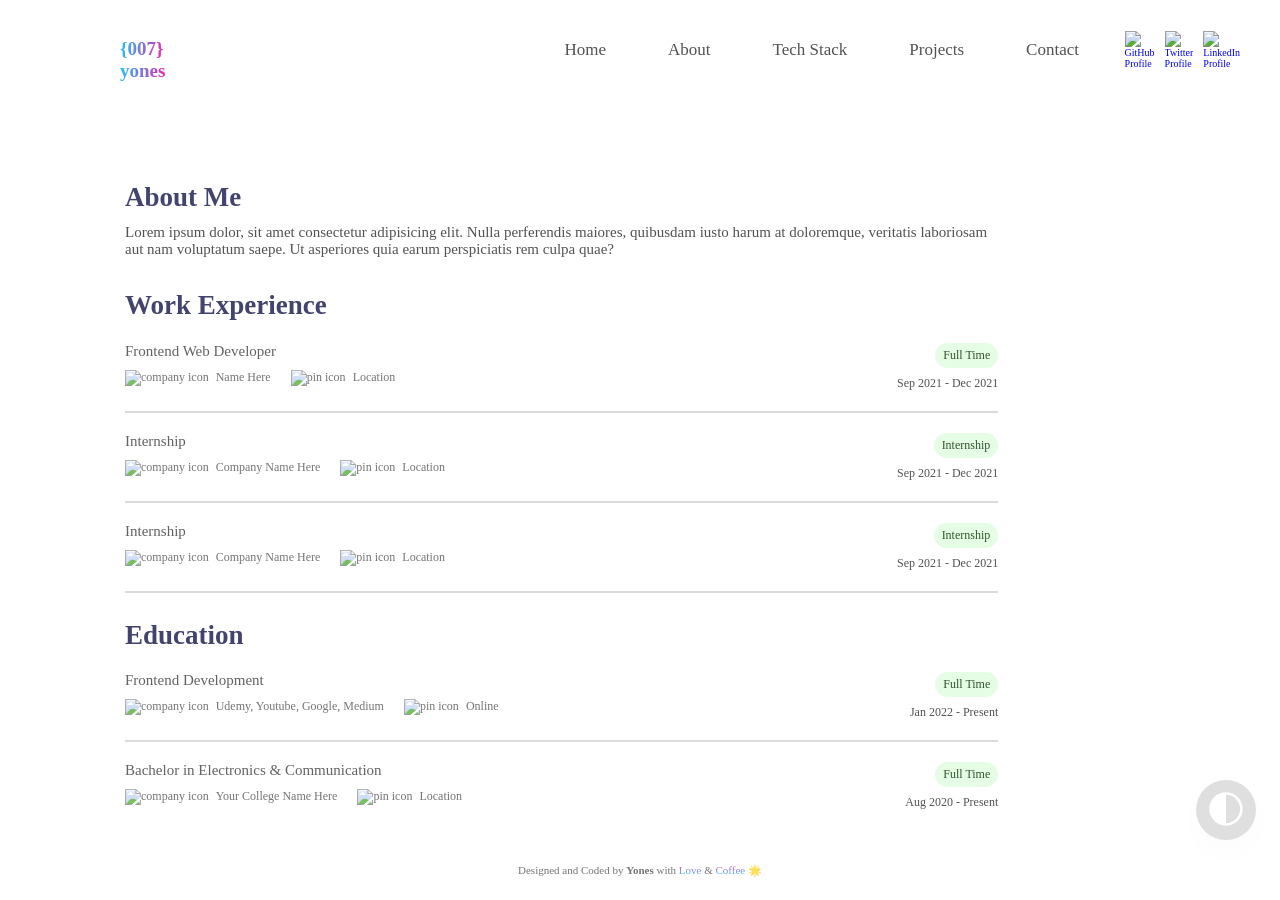
==== pages/about.html @ c44eb2a1 "Implement theme toggle functionality and update styles for dark mode; enhance accessibility with ari" ====
<!doctype html>
<html lang="en">
  <head>
    <meta charset="UTF-8" />
    <meta name="viewport" content="width=device-width, initial-scale=1.0" />
    <link rel="stylesheet" href="./../css/base.css" />
    <link rel="stylesheet" href="./../css/about.css" />
    <title>About</title>
    <link rel="icon" type="image/x-icon" href="./../assets/logo-icon.ico" />
  </head>
  <body>
    <header class="navbar">
      <div class="menu-top">
        <ul class="logo">
          <li>
            <a class="logo-top" href="../index.html">{007}</a>
          </li>
          <li>
            <a class="logo-btm" href="../index.html">yones</a>
          </li>
        </ul>

        <button
          class="hamburger"
          id="menu-button"
          aria-expanded="false"
          aria-controls="primary-navigation"
          aria-label="Toggle navigation"
        >
          <img src="../assets/hamburger.svg" alt="menu-icon" />
        </button>
      </div>

      <div class="menu-panel menu-hidden">
        <nav class="menu-mid">
          <a href="../index.html" class="links">Home </a>
          <a href="../pages/about.html" class="links">About</a>

          <a href="../pages/techstack.html" class="links">Tech Stack</a>

          <a href="../pages/projects.html" class="links">Projects</a>

          <a href="../pages/contact.html" class="links">Contact</a>
        </nav>

        <div class="menu-btm">
          <a
            href="https://github.com/yoneshussain"
            target="_blank"
            class="socialicons"
            ><img
              src="../assets/githubicon.png"
              style="height: 23px"
              alt="GitHub Profile"
              class="socials"
          /></a>

          <a href="https://x.com/login" target="_blank" class="socialicons"
            ><img
              src="../assets/twittericon.png"
              style="height: 23px"
              alt="Twitter Profile"
              class="socials"
          /></a>

          <a
            href="https://linkedin.com/in/yones-hussain-b9a265192"
            target="_blank"
            class="socialicons"
            ><img
              src="../assets/linkedinicon.png"
              style="height: 23px"
              alt="LinkedIn Profile"
              class="socials"
          /></a>
        </div>
      </div>
    </header>

    <section class="aboutme">
      <h1 class="aboutme-h">About Me</h1>
      <p class="aboutme-text">
        Lorem ipsum dolor, sit amet consectetur adipisicing elit. Nulla
        perferendis maiores, quibusdam iusto harum at doloremque, veritatis
        laboriosam aut nam voluptatum saepe. Ut asperiores quia earum
        perspiciatis rem culpa quae?
      </p>
    </section>
    <section class="workexp">
      <h1 class="workexp-heading">Work Experience</h1>
      <ul class="workexp-list">
        <li class="workexp-container">
          <div class="workexp-left">
            <h2 class="workexp-title">Frontend Web Developer</h2>
            <div class="workexp-info">
              <p class="icon-text">
                <img
                  src="./../assets/company-icon.svg"
                  alt="company icon"
                  class="workexp-icon workexp1-comp"
                />Name Here
              </p>
              <p class="icon-text icon-loc">
                <img
                  alt="pin icon"
                  src="./../assets/pin-icon.svg"
                  class="workexp-icon workexp-loc"
                />Location
              </p>
            </div>
          </div>

          <div class="workexp-right">
            <p class="tag-workexp">Full Time</p>
            <p class="date-workexp">Sep 2021 - Dec 2021</p>
          </div>
        </li>

        <li class="workexp-container">
          <div class="workexp-left">
            <h2 class="workexp-title">Internship</h2>
            <div class="workexp-info">
              <p class="icon-text">
                <img
                  src="./../assets/company-icon.svg"
                  alt="company icon"
                  class="workexp-icon workexp2-comp"
                />Company Name Here
              </p>
              <p class="icon-text icon-loc">
                <img
                  alt="pin icon"
                  src="./../assets/pin-icon.svg"
                  class="workexp-icon workexp-loc"
                />Location
              </p>
            </div>
          </div>

          <div class="workexp-right">
            <p class="tag-workexp">Internship</p>
            <p class="date-workexp">Sep 2021 - Dec 2021</p>
          </div>
        </li>

        <li class="workexp-container">
          <div class="workexp-left">
            <h2 class="workexp-title">Internship</h2>
            <div class="workexp-info">
              <p class="icon-text">
                <img
                  src="./../assets/company-icon.svg"
                  alt="company icon"
                  class="workexp-icon workexp3-comp"
                />Company Name Here
              </p>
              <p class="icon-text icon-loc">
                <img
                  alt="pin icon"
                  src="./../assets/pin-icon.svg"
                  class="workexp-icon workexp-loc"
                />Location
              </p>
            </div>
          </div>

          <div class="workexp-right">
            <p class="tag-workexp">Internship</p>
            <p class="date-workexp">Sep 2021 - Dec 2021</p>
          </div>
        </li>
      </ul>
    </section>

    <section class="edu">
      <h1 class="edu-heading">Education</h1>
      <ul class="edu-list">
        <li class="edu-container">
          <div class="edu-left">
            <h2 class="edu-title">Frontend Development</h2>
            <div class="edu-info">
              <p class="icon-text">
                <img
                  src="./../assets/company-icon.svg"
                  alt="company icon"
                  class="edu-icon edu-comp"
                />Udemy, Youtube, Google, Medium
              </p>
              <p class="icon-text">
                <img
                  alt="pin icon"
                  src="./../assets/pin-icon.svg"
                  class="edu-icon edu-loc"
                />Online
              </p>
            </div>
          </div>

          <div class="edu-right">
            <p class="tag-edu">Full Time</p>
            <p class="date-edu">Jan 2022 - Present</p>
          </div>
        </li>

        <li class="edu-container2">
          <div class="edu-left">
            <h2 class="edu-title">Bachelor in Electronics & Communication</h2>
            <div class="edu-info">
              <p class="icon-text">
                <img
                  src="./../assets/company-icon.svg"
                  alt="company icon"
                  class="edu-icon edu-comp"
                />Your College Name Here
              </p>
              <p class="icon-text">
                <img
                  alt="pin icon"
                  src="./../assets/pin-icon.svg"
                  class="edu-icon edu-loc"
                />Location
              </p>
            </div>
          </div>

          <div class="edu-right">
            <p class="tag-edu">Full Time</p>
            <p class="date-edu">Aug 2020 - Present</p>
          </div>
        </li>
      </ul>
    </section>

    <button
      class="theme-toggle theme-toggle-inactive"
      aria-label="Switch to dark mode"
    >
      <img src="../assets/theme.svg" alt="theme toggler icon" />
    </button>

    <footer class="footer">
      <p>
        Designed and Coded by <span class="footer-name">Yones</span> with
        <span class="footer-grad">Love</span> &
        <span class="footer-grad"> Coffee</span> 🌟
      </p>
    </footer>
  </body>

  <script src="../js/menu.js"></script>
    <script src="../js/theme.js"></script>
</html>
---- css/base.css ----
:root {
    --black: #42446E;
    --blue: #00C0FD;
    --pink: #E70FAA;
    --gray: #525252;
    --menu-bg: #ffffff;
    --menu-shadow: 0 12px 30px rgba(0, 0, 0, 0.12);
    --theme-btn: #2e2c2c;
}

:root.dark {

    --menu-bg: #191919;
    --menu-shadow: 0 12px 30px rgba(0, 0, 0, 0.35);

    --theme-btn: #ded7d7;

    body {
        background-color: #191919;
    }

    .navbar {
        background-color: #191919;
    }


    --black: #D9D9D9;
    --gray: #A7A7A7;


    .menu-top {
        .hamburger {
            filter: invert(100%);
                }
    }

    .main-text {
        text-shadow: none;
    }

    .portrait {
        box-shadow: none;
    }

    .theme-toggle img {
    filter: invert(80%);
}
}


@font-face {
    font-family: FiraCode;
    src: url(../assets/FiraCode-VariableFont_wght.ttf);
}

@font-face {
    font-family: DMSans;
    src: url(../assets/DMSans-VariableFont_opsz\,wght.ttf);
}

@font-face {
    font-family: Poppins;
    src: url(../assets/Poppins-Bold.ttf);
}

@font-face {
    font-family: Poppins-light;
    src: url(../assets/Poppins-Light.ttf);
}

* {
    margin: 0;
    padding: 0;
    box-sizing: border-box;
    list-style-type: none;
    text-decoration: none;
}

html {
    font-size: 62.5%;
}

body {
    display: grid;
    grid-template-columns: 1fr;
    grid-template-rows: auto 1fr auto;
    min-height: 100vh;
    width: 100%;
    grid-template-areas:
        "navbar"
        "home-info"
        "footer";
    gap: 20px;
}

/* navigation bar */

.navbar {
    grid-area: navbar;
    display: flex;
    flex-direction: column;
    align-items: center;
    position: sticky;
    top: 0;
    z-index: 100;

}

/* logo */

.menu-top {
    display: flex;
    width: 100%;
    align-items: center;
    justify-content: space-between;

    .logo {
        opacity: 0.9;
        padding: 20px 0px 0px 20px;
    }


    .logo a {
        font-size: 1.9rem;
        font-family: FiraCode;
        font-weight: 700;
        background-image: linear-gradient(280deg, var(--pink), var(--blue));
        background-clip: text;
        color: transparent;
    }

    /* hamburger */

    .hamburger {
        border: none;
        background-color: transparent;
        padding: 15px 20px;
        margin-top: 20px;

    }



    .hamburger img {
        height: 25px;
        width: 25px;
        transition:
            box-shadow 200ms ease-out;

    }

    .hamburger:hover img {
        box-shadow: 0 2px 25px rgba(179, 179, 179, 0.267);
        border-radius: 5px;
    }

}

.menu-panel {
    display: flex;
    flex-direction: column;
    justify-content: center;
    align-items: center;
    gap: 20px;
    position: absolute;
    top: 100%;
    left: 5%;
    right: 5%;
    border: 1px solid rgb(218, 216, 216);


    .menu-mid {
        display: flex;
        flex-direction: column;
        gap: 10px;
        align-items: center;
        justify-content: center;

        .links {
            font-size: 1.5rem;
            font-family: DMSans;
            color: var(--gray);
            font-weight: 600;
            padding: 10px;
            border: 0.5px solid rgba(128, 128, 128, 0);
            border-radius: 14px;
            transition: border, 300ms;
        }

        .links:hover {
            border: 0.5px solid gray;
            border-radius: 14px;

        }
    }

    .menu-btm {
        display: flex;
        justify-content: space-evenly;
        width: 100%;
        max-width: 400px;
        gap: 40px;
    }
}


/* Home Information / Main content */

.home-info {
    grid-area: home-info;
    margin: 20px 0px 0px 20px;
    display: flex;
    flex-direction: column;
    justify-content: center;
}

.home-text {
    display: flex;
    flex-direction: column;
    margin-bottom: 20px;
}

.main-text {
    font-size: 2.5rem;
    font-family: Poppins;
    color: var(--black);
    text-shadow: 0px 0px 90px #ccc;
    line-height: 3rem;
}

.text-name {
    background-image: linear-gradient(179deg, var(--blue), var(--pink));
    background-clip: text;
    color: transparent;
}


.portrait {
    width: 50%;
    max-width: 26rem;
    border: 0px double black;
    padding: 0.4rem;
    border-radius: 300px;
    background-image: linear-gradient(160deg, #13B0F5, #E70FAA);
    background-origin: border-box;
    background-clip: padding-box, border-box;
    box-shadow: 0px 0px 30px #a7a7a7;
}

/* THEME BUTTON */

.theme-toggle {
    width: 60px;
    height: 60px;
    margin-bottom: 30px;
    background-color: var(--theme-btn);
    border: none;
    padding: 0px;
    position: fixed;
    bottom: 30px;
    right: 24px;
    z-index: 1000;
    border-radius: 50px;
    box-shadow: var(--menu-shadow);
    opacity: 1;
    transition: opacity 500ms ease, transform 500ms ease;
    transform: rotate(0turn);
    cursor: pointer;
}

.theme-toggle:hover {
    transform: rotate(0.5turn);
}

.theme-toggle:focus-visible {
    opacity: 1;
}

.theme-toggle-inactive {
    opacity: 0.15;
}

.theme-toggle img {
    height: 40px;
}

/* FOOTER */

.footer {
    display: flex;
    justify-content: center;
    margin-top: auto;
    font-size: 1.1rem;
    font-family: DMSans;
    padding-bottom: 23px;
    color: var(--gray);
    opacity: 0.8;
    text-align: center;

    .footer-name {
        font-weight: 900;
    }

    .footer-grad {
        background-image: linear-gradient(180deg, var(--pink), var(--blue));
        background-clip: text;
        color: transparent;
    }
}

/* MEDIA QUERIES */



@media (min-width: 700px) {

    .home-info {
        flex-direction: row;
        align-items: end;
        justify-content: space-evenly;
        padding-bottom: 100px;
    }


    .main-text {
        font-size: 3rem;
        padding-right: 180px;
        letter-spacing: -1px;
        line-height: 4rem;
    }

    .portrait {
        width: 29%;
        height: auto;
        max-width: 25rem;
    }

}


@media (max-width: 999px) {

    .home-info {
        flex-direction: row;
        align-items: end;
        justify-content: space-evenly;
        padding-bottom: 240px;
    }

    .portrait {
        max-width: 20rem;
    }


    .hamburger {
        padding-top: 20px;
    }

    .menu-top {
        box-shadow: var(--menu-shadow);
        border-bottom-left-radius: 16px;
        border-bottom-right-radius: 16px;
        padding-bottom: 20px;
        background-color: var(--menu-bg);


        width: 90%;
    }

    .menu-panel {
        background-color: var(--menu-bg);
        border-radius: 16px;
        box-shadow: var(--menu-shadow);
        padding: 20px;
        margin-top: 25px;
        opacity: 1;
        transform: translateY(0);
        transition: opacity 300ms ease, visibility 300ms, transform 300ms ease;

        .links {
            padding: 10px;
        }
    }

    .menu-hidden {
        opacity: 0;
        transform: translateY(-15px);
        visibility: hidden;
    }
}


@media (min-width: 1000px) {

    body {
        grid-template-rows: 140px auto auto;
    }

    .navbar {
        flex-direction: row;
        justify-content: space-between;
        background-color: var(--menu-bg);
    }

    .menu-top {
        width: auto;
        margin-left: 40px;

    }

    .hamburger {
        display: none;
    }

    .menu-panel {
        flex-direction: row;
        position: static;
        background-color: transparent;
        box-shadow: none;
        border: none;
    }

    .menu-panel .menu-mid {

        flex-direction: row;
        margin-left: auto;
        gap: 40px;
        padding-right: 130px;


        .links {
            font-size: 1.7rem;
            font-weight: 500;
        }
    }

    .menu-panel .menu-btm {
        justify-content: flex-end;
        width: 0;
        gap: 10px;
        margin-right: 40px;
    }

    .main-text {
        font-size: 4rem;
        line-height: 5rem;
    }
}


@media (prefers-reduced-motion: reduce) {
    .menu-panel {
        transition: none;
    }

    .theme-toggle {
        transition: none;
    }
}




/* JS TINGS */
---- css/about.css ----
@font-face {
    font-family: FiraCode;
    src: url(../assets/FiraCode-VariableFont_wght.ttf);
}

@font-face {
    font-family: DMSans;
    src: url(../assets/DMSans-VariableFont_opsz\,wght.ttf);
}

@font-face {
    font-family: Poppins;
    src: url(../assets/Poppins-Bold.ttf);
}

@font-face {
    font-family: Poppins-light;
    src: url(../assets/Poppins-Light.ttf);
}

* {
    margin: 0;
    padding: 0;
    box-sizing: border-box;
    list-style-type: none;
    text-decoration: none;

    & img {
        height: 25px;
    }
}

html {
    font-size: 62.5%;
}

body {
    display: grid;
    grid-template-columns: 1fr;
    grid-template-rows: 89px auto auto auto auto;
    min-height: 100vh;
    grid-template-areas:
        "navbar"
        "aboutme"
        "workexp"
        "edu"
        "footer";

    gap: 0px
}


/* PAGE CONTENT */
/* ABOUT ME */

.aboutme {
    grid-area: aboutme;
    display: flex;
    flex-direction: column;
    margin: 0px 20px;
    justify-content: center;
    padding-top: 50px;
    height: 100%;
    gap: 11px;

    & .aboutme-h {
        font-family: Poppins;
        font-size: 1.7rem;
        color: var(--black);
    }

    & .aboutme-text {
        font-size: 1.2rem;
        color: var(--gray);
        font-family: DMSans;
    }
}

/* WORK EXPERIENCE */

.workexp {
    grid-area: workexp;
    margin: 30px 20px;

    & .workexp-list {
        display: flex;
        flex-direction: column;
        justify-content: center;
        height: 83%;
    }

    & .workexp-container {
        display: flex;
        justify-content: space-between;
        border-bottom: 2px solid rgba(184, 184, 184, 0.5);
        padding: 20px 0px;
    }

    & .workexp-heading {
        font-size: 1.7rem;
        font-family: Poppins;
        color: var(--black);
        padding-bottom: 8px;
    }

    & .workexp-title {
        font-family: DMSans;
        font-size: 1.5rem;
        font-weight: 500;
        color: var(--gray);
        padding-bottom: 10px;
        opacity: 0.9;
    }

    & .workexp-icon {
        height: 1.3rem;
        padding-right: 7px;
    }

    & .icon-text {
        font-size: 1.2rem;
        color: var(--gray);
        font-family: DMSans;
        opacity: 0.8;
    }

    & .workexp-right {
        width: 32%;
        display: flex;
        flex-direction: column;
    }

    & .tag-workexp {
        font-size: 1.2rem;
        font-family: DMSans;
        align-self: flex-end;
        text-align: center;
        background-color: #E5FDE4;
        color: #305530;
        border-radius: 16px;
        padding: 5px 8px;
    }

    & .date-workexp {
        font-size: 1.2rem;
        font-family: DMSans;
        padding-top: 8px;
        color: var(--gray);
        align-self: flex-end;
        white-space: nowrap;
    }

}

/* EDUCATION */

.edu {
    grid-area: edu;
    margin: 0px 20px;

    & .edu-list {
        display: flex;
        flex-direction: column;
        justify-content: center;
        height: 73%;
    }

    & .edu-container {
        margin-top: 10px;
        display: flex;
        justify-content: space-between;
        border-bottom: 2px solid rgba(184, 184, 184, 0.5);
        padding: 20px 0px;
    }

    & .edu-container2 {
        display: flex;
        justify-content: space-between;
        padding: 20px 0px;
    }

    & .edu-heading {
        font-size: 1.7rem;
        font-family: Poppins;
        color: var(--black);
        padding-bottom: 4px;
    }

    & .edu-title {
        font-family: DMSans;
        font-size: 1.5rem;
        font-weight: 500;
        color: var(--gray);
        padding-bottom: 10px;
        opacity: 0.9;
    }

    & .edu-icon {
        height: 1.3rem;
        padding-right: 7px;
    }

    & .icon-text {
        font-size: 1.2rem;
        color: var(--gray);
        font-family: DMSans;
        opacity: 0.8;
    }

    & .edu-right {
        width: 32%;
        display: flex;
        flex-direction: column;
    }

    & .tag-edu {
        font-size: 1.2rem;
        font-family: DMSans;
        align-self: flex-end;
        text-align: center;
        background-color: #E5FDE4;
        color: #305530;
        border-radius: 16px;
        padding: 5px 8px;
    }

    & .date-edu {
        font-size: 1.2rem;
        font-family: DMSans;
        padding-top: 8px;
        color: var(--gray);
        align-self: flex-end;
        white-space: nowrap;
    }

}



/* FOOTER */

.footer {
    display: flex;
    justify-content: center;
    margin-top: auto;
    font-size: 1.1rem;
    font-family: DMSans;
    padding-bottom: 23px;
    color: var(--gray);
    opacity: 0.8;

    & .footer-name {
        font-weight: 900;
    }

    & .footer-grad {
        background-image: linear-gradient(180deg, var(--pink), var(--blue));
        background-clip: text;
        color: transparent;
    }
}


/* MEDIA QUERIES */


@media (max-width: 310px) {

    .workexp {
        & .date-workexp {
            white-space: normal;
        }
    }

    .edu {
        & .date-edu {
            white-space: normal;
        }

    }
}

@media (max-width: 999px) {



}



@media (min-width: 1000px) {

    body {
        grid-template-columns: 125px 1fr 1fr 1.1fr 1fr;
        grid-template-rows: 100px 150px auto auto auto;
        row-gap: 20px;
    }

    .navbar {
        flex-direction: row;
        justify-content: space-between;
        grid-column: 1/-1;
    }

    .menu-top {
        width: 0%;
        margin-left: 100px;
    }

    .hamburger {
        display: none;
    }

    .menu-mid {

        flex-direction: row;
        margin-left: auto;
        gap: 50px;
        padding-right: 130px;


    }

    .menu-btm {
        justify-content: flex-end;
        width: 0;
        gap: 10px;
        margin-right: 120px;
    }

    .aboutme {
        grid-column: 2 / 5;
        margin: 0;

        & .aboutme-h {
            font-size: 2.7rem;
        }

        & .aboutme-text {
            font-size: 1.5rem;
        }
    }

    .workexp {
        grid-column: 2/5;

        margin: 0;

        & .workexp-heading {
            font-size: 2.7rem;
        }

        & .workexp-info {
            display: flex;
            flex-direction: row;
            gap: 20px;
            align-content: center;
        }
    }

    .edu {
        grid-column: 2/5;

        margin: 0;

        & .edu-heading {
            font-size: 2.7rem;
        }

        & .edu-info {
            display: flex;
            flex-direction: row;
            gap: 20px;
            align-content: center;
        }
    }

    .footer {
        grid-column: 1 / -1;
    }

}

@media (prefers-color-scheme: dark) {

    .workexp-icon {
        filter: invert(100%) sepia(10%) saturate(294%) hue-rotate(151deg) brightness(315%) contrast(100%);
    }

    .edu-icon {
        filter: invert(100%) sepia(10%) saturate(294%) hue-rotate(151deg) brightness(315%) contrast(100%);
    }
}
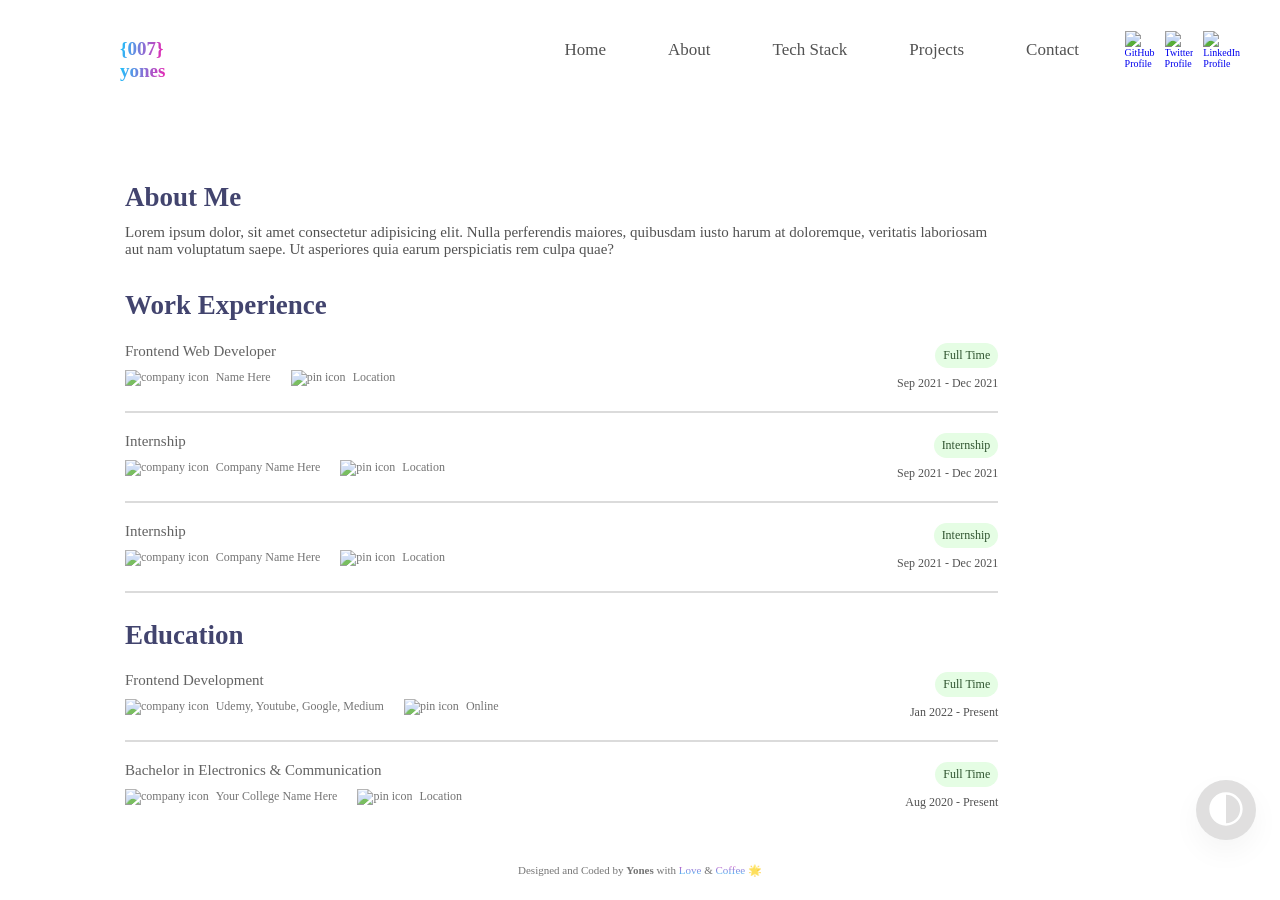
==== commit 35c31c99: "Enhance theme functionality by adding dark mode support across multiple pages; update CSS for improv" ====
--- a/pages/about.html
+++ b/pages/about.html
@@ -3,6 +3,13 @@
   <head>
     <meta charset="UTF-8" />
     <meta name="viewport" content="width=device-width, initial-scale=1.0" />
+    <script>
+      const savedTheme = localStorage.getItem("theme");
+
+      if (savedTheme === '"dark"') {
+        document.documentElement.classList.add("dark");
+      }
+    </script>
     <link rel="stylesheet" href="./../css/base.css" />
     <link rel="stylesheet" href="./../css/about.css" />
     <title>About</title>
@@ -248,5 +255,5 @@
   </body>
 
   <script src="../js/menu.js"></script>
-    <script src="../js/theme.js"></script>
+  <script src="../js/theme.js"></script>
 </html>
--- a/css/base.css
+++ b/css/base.css
@@ -4,47 +4,29 @@
     --pink: #E70FAA;
     --gray: #525252;
     --menu-bg: #ffffff;
-    --menu-shadow: 0 12px 30px rgba(0, 0, 0, 0.12);
+    --menu-shadow: 0 12px 30px rgba(0, 0, 0, 0.288);
     --theme-btn: #2e2c2c;
+
 }
 
 :root.dark {
 
     --menu-bg: #191919;
-    --menu-shadow: 0 12px 30px rgba(0, 0, 0, 0.35);
-
+    --menu-shadow: 0 12px 30px rgba(0, 0, 0, 0.769);
     --theme-btn: #ded7d7;
-
-    body {
-        background-color: #191919;
-    }
-
-    .navbar {
-        background-color: #191919;
-    }
-
-
     --black: #D9D9D9;
     --gray: #A7A7A7;
 
 
     .menu-top {
-        .hamburger {
-            filter: invert(100%);
-                }
-    }
-
-    .main-text {
-        text-shadow: none;
-    }
-
-    .portrait {
-        box-shadow: none;
+        .hamburger img {
+            filter: invert(50%);
+        }
     }
 
     .theme-toggle img {
-    filter: invert(80%);
-}
+        filter: invert(80%);
+    }
 }
 
 
@@ -91,6 +73,8 @@
         "home-info"
         "footer";
     gap: 20px;
+    background-color: var(--menu-bg);
+    transition: background-color 400ms ease;
 }
 
 /* navigation bar */
@@ -100,9 +84,11 @@
     display: flex;
     flex-direction: column;
     align-items: center;
+    background-color: var(--menu-bg);
     position: sticky;
     top: 0;
     z-index: 100;
+    transition: background-color 400ms ease;
 
 }
 
@@ -136,7 +122,7 @@
         background-color: transparent;
         padding: 15px 20px;
         margin-top: 20px;
-
+        cursor: pointer;
     }
 
 
@@ -144,14 +130,7 @@
     .hamburger img {
         height: 25px;
         width: 25px;
-        transition:
-            box-shadow 200ms ease-out;
-
-    }
-
-    .hamburger:hover img {
-        box-shadow: 0 2px 25px rgba(179, 179, 179, 0.267);
-        border-radius: 5px;
+        transition: filter 400ms ease;
     }
 
 }
@@ -166,7 +145,8 @@
     top: 100%;
     left: 5%;
     right: 5%;
-    border: 1px solid rgb(218, 216, 216);
+    border: 1px solid rgba(218, 216, 216, 0.383);
+    transition: background-color 400ms ease, border 300ms ease;
 
 
     .menu-mid {
@@ -184,7 +164,7 @@
             padding: 10px;
             border: 0.5px solid rgba(128, 128, 128, 0);
             border-radius: 14px;
-            transition: border, 300ms;
+            transition: border, 300ms ease;
         }
 
         .links:hover {
@@ -224,8 +204,9 @@
     font-size: 2.5rem;
     font-family: Poppins;
     color: var(--black);
-    text-shadow: 0px 0px 90px #ccc;
+    text-shadow: var(--menu-shadow);
     line-height: 3rem;
+    transition: color 300ms ease;
 }
 
 .text-name {
@@ -244,7 +225,8 @@
     background-image: linear-gradient(160deg, #13B0F5, #E70FAA);
     background-origin: border-box;
     background-clip: padding-box, border-box;
-    box-shadow: 0px 0px 30px #a7a7a7;
+    box-shadow: var(--menu-shadow);
+    transition: box-shadow 300ms ease;
 }
 
 /* THEME BUTTON */
@@ -263,7 +245,7 @@
     border-radius: 50px;
     box-shadow: var(--menu-shadow);
     opacity: 1;
-    transition: opacity 500ms ease, transform 500ms ease;
+    transition: opacity 500ms ease, transform 500ms ease, background-color 400ms ease, box-shadow 300ms ease;
     transform: rotate(0turn);
     cursor: pointer;
 }
@@ -282,6 +264,7 @@
 
 .theme-toggle img {
     height: 40px;
+    transition: filter 400ms ease;
 }
 
 /* FOOTER */
@@ -361,10 +344,8 @@
         border-bottom-left-radius: 16px;
         border-bottom-right-radius: 16px;
         padding-bottom: 20px;
-        background-color: var(--menu-bg);
-
-
         width: 90%;
+        transition: box-shadow 300ms ease;
     }
 
     .menu-panel {
@@ -375,7 +356,7 @@
         margin-top: 25px;
         opacity: 1;
         transform: translateY(0);
-        transition: opacity 300ms ease, visibility 300ms, transform 300ms ease;
+        transition: opacity 300ms ease, visibility 300ms, transform 300ms ease, background-color 400ms ease, box-shadow 300ms ease;
 
         .links {
             padding: 10px;
@@ -399,13 +380,11 @@
     .navbar {
         flex-direction: row;
         justify-content: space-between;
-        background-color: var(--menu-bg);
     }
 
     .menu-top {
         width: auto;
         margin-left: 40px;
-
     }
 
     .hamburger {
@@ -449,10 +428,11 @@
 
 
 @media (prefers-reduced-motion: reduce) {
-    .menu-panel {
-        transition: none;
-    }
-
+
+    body,
+    .navbar,
+    .menu-top,
+    .menu-panel,
     .theme-toggle {
         transition: none;
     }
@@ -460,5 +440,4 @@
 
 
 
-
 /* JS TINGS */
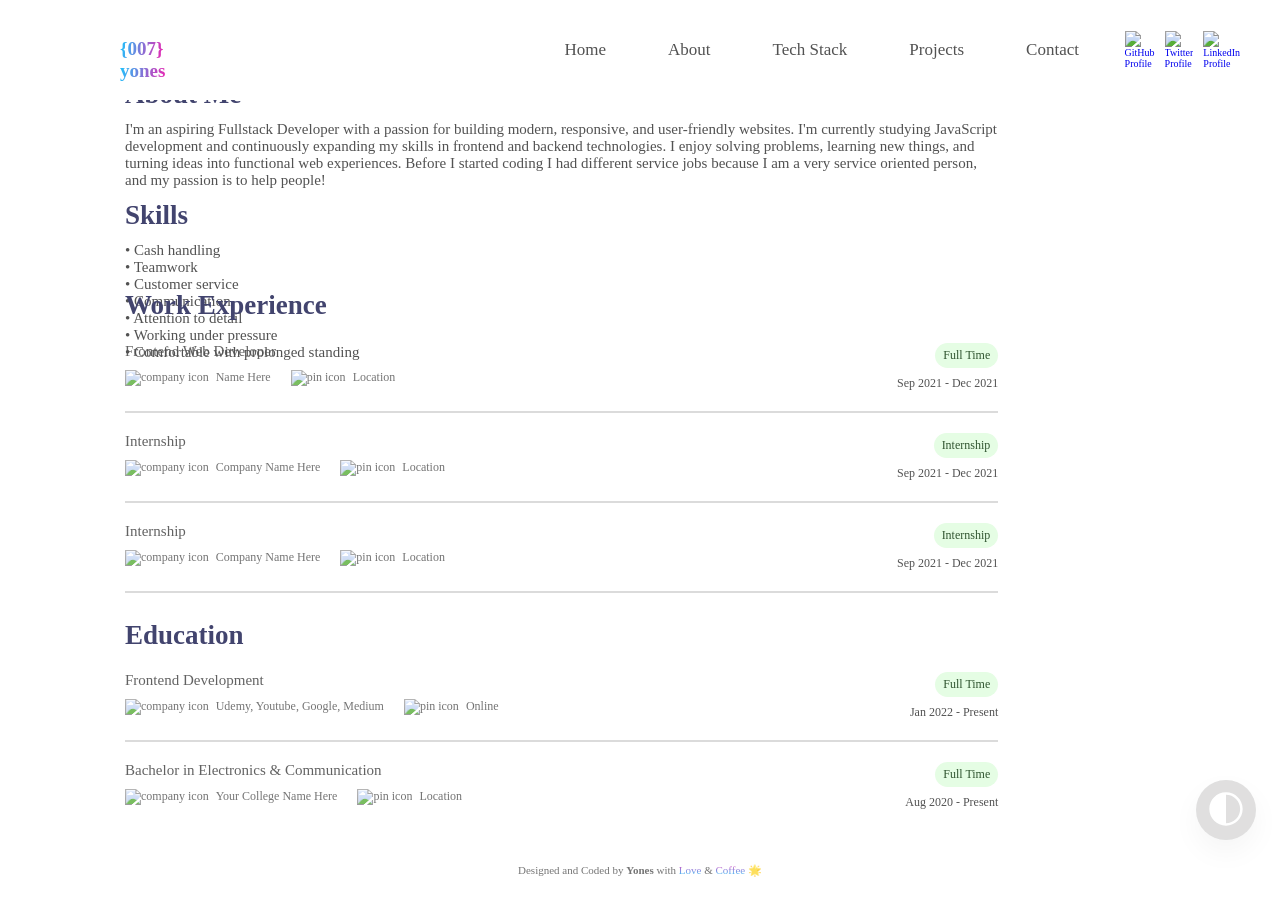
==== commit 827b145f: "Add CV functionality and update about section; enhance dark mode styles and improve layout across mu" ====
--- a/pages/about.html
+++ b/pages/about.html
@@ -87,11 +87,15 @@
     <section class="aboutme">
       <h1 class="aboutme-h">About Me</h1>
       <p class="aboutme-text">
-        Lorem ipsum dolor, sit amet consectetur adipisicing elit. Nulla
-        perferendis maiores, quibusdam iusto harum at doloremque, veritatis
-        laboriosam aut nam voluptatum saepe. Ut asperiores quia earum
-        perspiciatis rem culpa quae?
+        I'm an aspiring Fullstack Developer with a passion for building modern,
+        responsive, and user-friendly websites. I'm currently studying
+        JavaScript development and continuously expanding my skills in frontend
+        and backend technologies. I enjoy solving problems, learning new things,
+        and turning ideas into functional web experiences. Before I started
+        coding I had different service jobs because I am a very service oriented
+        person, and my passion is to help people!
       </p>
+      <h2 class="skills-h aboutme-h">Skills</h2>
     </section>
     <section class="workexp">
       <h1 class="workexp-heading">Work Experience</h1>
@@ -256,4 +260,6 @@
 
   <script src="../js/menu.js"></script>
   <script src="../js/theme.js"></script>
+  <script src="../js/cv.js"></script>
+  <script src="../js/projects.js"></script>
 </html>
--- a/css/base.css
+++ b/css/base.css
@@ -89,6 +89,7 @@
     top: 0;
     z-index: 100;
     transition: background-color 400ms ease;
+    height: 10rem;
 
 }
 
--- a/css/about.css
+++ b/css/about.css
@@ -1,3 +1,12 @@
+:root.dark {
+    .workexp-icon {
+        filter: invert(100%) sepia(10%) saturate(294%) hue-rotate(151deg) brightness(315%) contrast(100%);
+    }
+
+    .edu-icon {
+        filter: invert(100%) sepia(10%) saturate(294%) hue-rotate(151deg) brightness(315%) contrast(100%);
+    }
+}
 
 
 @font-face {
@@ -282,11 +291,7 @@
     }
 }
 
-@media (max-width: 999px) {
-
-
-
-}
+@media (max-width: 999px) {}
 
 
 
@@ -381,15 +386,4 @@
         grid-column: 1 / -1;
     }
 
-}
-
-@media (prefers-color-scheme: dark) {
-
-    .workexp-icon {
-        filter: invert(100%) sepia(10%) saturate(294%) hue-rotate(151deg) brightness(315%) contrast(100%);
-    }
-
-    .edu-icon {
-        filter: invert(100%) sepia(10%) saturate(294%) hue-rotate(151deg) brightness(315%) contrast(100%);
-    }
 }
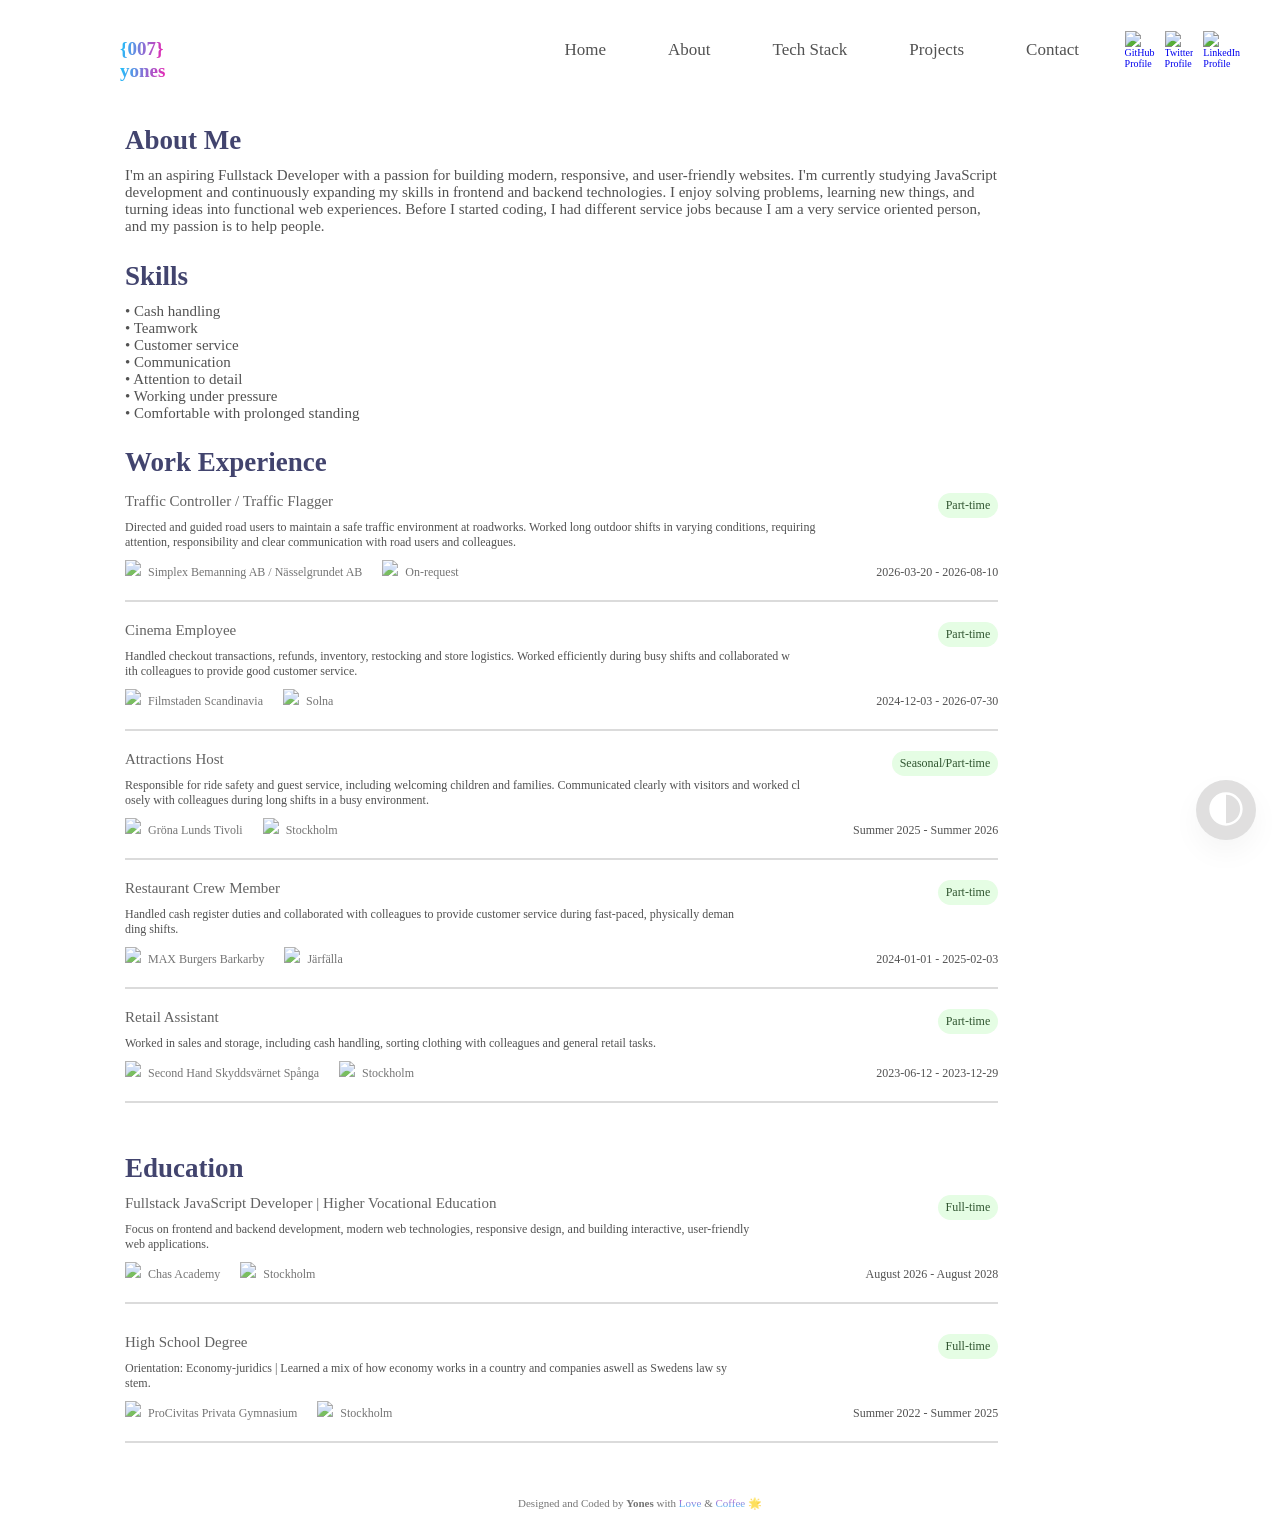
==== commit ed2baa05: "Refactor CV and About sections: update styles for improved layout, add new education entry, and dyna" ====
--- a/pages/about.html
+++ b/pages/about.html
@@ -92,154 +92,19 @@
         JavaScript development and continuously expanding my skills in frontend
         and backend technologies. I enjoy solving problems, learning new things,
         and turning ideas into functional web experiences. Before I started
-        coding I had different service jobs because I am a very service oriented
-        person, and my passion is to help people!
+        coding, I had different service jobs because I am a very service
+        oriented person, and my passion is to help people.
       </p>
       <h2 class="skills-h aboutme-h">Skills</h2>
     </section>
     <section class="workexp">
       <h1 class="workexp-heading">Work Experience</h1>
-      <ul class="workexp-list">
-        <li class="workexp-container">
-          <div class="workexp-left">
-            <h2 class="workexp-title">Frontend Web Developer</h2>
-            <div class="workexp-info">
-              <p class="icon-text">
-                <img
-                  src="./../assets/company-icon.svg"
-                  alt="company icon"
-                  class="workexp-icon workexp1-comp"
-                />Name Here
-              </p>
-              <p class="icon-text icon-loc">
-                <img
-                  alt="pin icon"
-                  src="./../assets/pin-icon.svg"
-                  class="workexp-icon workexp-loc"
-                />Location
-              </p>
-            </div>
-          </div>
-
-          <div class="workexp-right">
-            <p class="tag-workexp">Full Time</p>
-            <p class="date-workexp">Sep 2021 - Dec 2021</p>
-          </div>
-        </li>
-
-        <li class="workexp-container">
-          <div class="workexp-left">
-            <h2 class="workexp-title">Internship</h2>
-            <div class="workexp-info">
-              <p class="icon-text">
-                <img
-                  src="./../assets/company-icon.svg"
-                  alt="company icon"
-                  class="workexp-icon workexp2-comp"
-                />Company Name Here
-              </p>
-              <p class="icon-text icon-loc">
-                <img
-                  alt="pin icon"
-                  src="./../assets/pin-icon.svg"
-                  class="workexp-icon workexp-loc"
-                />Location
-              </p>
-            </div>
-          </div>
-
-          <div class="workexp-right">
-            <p class="tag-workexp">Internship</p>
-            <p class="date-workexp">Sep 2021 - Dec 2021</p>
-          </div>
-        </li>
-
-        <li class="workexp-container">
-          <div class="workexp-left">
-            <h2 class="workexp-title">Internship</h2>
-            <div class="workexp-info">
-              <p class="icon-text">
-                <img
-                  src="./../assets/company-icon.svg"
-                  alt="company icon"
-                  class="workexp-icon workexp3-comp"
-                />Company Name Here
-              </p>
-              <p class="icon-text icon-loc">
-                <img
-                  alt="pin icon"
-                  src="./../assets/pin-icon.svg"
-                  class="workexp-icon workexp-loc"
-                />Location
-              </p>
-            </div>
-          </div>
-
-          <div class="workexp-right">
-            <p class="tag-workexp">Internship</p>
-            <p class="date-workexp">Sep 2021 - Dec 2021</p>
-          </div>
-        </li>
-      </ul>
+      <ul class="workexp-list"></ul>
     </section>
 
     <section class="edu">
       <h1 class="edu-heading">Education</h1>
-      <ul class="edu-list">
-        <li class="edu-container">
-          <div class="edu-left">
-            <h2 class="edu-title">Frontend Development</h2>
-            <div class="edu-info">
-              <p class="icon-text">
-                <img
-                  src="./../assets/company-icon.svg"
-                  alt="company icon"
-                  class="edu-icon edu-comp"
-                />Udemy, Youtube, Google, Medium
-              </p>
-              <p class="icon-text">
-                <img
-                  alt="pin icon"
-                  src="./../assets/pin-icon.svg"
-                  class="edu-icon edu-loc"
-                />Online
-              </p>
-            </div>
-          </div>
-
-          <div class="edu-right">
-            <p class="tag-edu">Full Time</p>
-            <p class="date-edu">Jan 2022 - Present</p>
-          </div>
-        </li>
-
-        <li class="edu-container2">
-          <div class="edu-left">
-            <h2 class="edu-title">Bachelor in Electronics & Communication</h2>
-            <div class="edu-info">
-              <p class="icon-text">
-                <img
-                  src="./../assets/company-icon.svg"
-                  alt="company icon"
-                  class="edu-icon edu-comp"
-                />Your College Name Here
-              </p>
-              <p class="icon-text">
-                <img
-                  alt="pin icon"
-                  src="./../assets/pin-icon.svg"
-                  class="edu-icon edu-loc"
-                />Location
-              </p>
-            </div>
-          </div>
-
-          <div class="edu-right">
-            <p class="tag-edu">Full Time</p>
-            <p class="date-edu">Aug 2020 - Present</p>
-          </div>
-        </li>
-      </ul>
+      <ul class="edu-list"></ul>
     </section>
 
     <button
--- a/css/about.css
+++ b/css/about.css
@@ -84,14 +84,20 @@
         font-size: 1.2rem;
         color: var(--gray);
         font-family: DMSans;
-    }
+        padding-bottom: 20px;
+    }
+    
+    .skills-text {
+        padding-bottom: 0px;
+    }
+
 }
 
 /* WORK EXPERIENCE */
 
 .workexp {
     grid-area: workexp;
-    margin: 30px 20px;
+    margin: 30px 20px 0px 20px;
 
     & .workexp-list {
         display: flex;
@@ -111,7 +117,7 @@
         font-size: 1.7rem;
         font-family: Poppins;
         color: var(--black);
-        padding-bottom: 8px;
+        padding-bottom: 50px;
     }
 
     & .workexp-title {
@@ -121,6 +127,15 @@
         color: var(--gray);
         padding-bottom: 10px;
         opacity: 0.9;
+    }
+
+    .workexp-desc {
+        font-family: DMSans;
+        line-break:anywhere;
+        padding: 0px 0px 10px 0px;
+        font-size: 1.2rem;
+        color: var(--gray);
+        font-weight: 300;
     }
 
     & .workexp-icon {
@@ -139,6 +154,7 @@
         width: 32%;
         display: flex;
         flex-direction: column;
+        justify-content: space-between;
     }
 
     & .tag-workexp {
@@ -194,7 +210,7 @@
         font-size: 1.7rem;
         font-family: Poppins;
         color: var(--black);
-        padding-bottom: 4px;
+        padding-bottom: 23px;
     }
 
     & .edu-title {
@@ -204,6 +220,15 @@
         color: var(--gray);
         padding-bottom: 10px;
         opacity: 0.9;
+    }
+
+        .edu-desc {
+        font-family: DMSans;
+        line-break:anywhere;
+        padding: 0px 0px 10px 0px;
+        font-size: 1.2rem;
+        color: var(--gray);
+        font-weight: 300;
     }
 
     & .edu-icon {
@@ -222,6 +247,7 @@
         width: 32%;
         display: flex;
         flex-direction: column;
+        justify-content: space-between;
     }
 
     & .tag-edu {
@@ -299,8 +325,7 @@
 
     body {
         grid-template-columns: 125px 1fr 1fr 1.1fr 1fr;
-        grid-template-rows: 100px 150px auto auto auto;
-        row-gap: 20px;
+        grid-template-rows: auto auto auto auto auto;
     }
 
     .navbar {
@@ -338,13 +363,20 @@
     .aboutme {
         grid-column: 2 / 5;
         margin: 0;
+        padding: 25px 0 0 0;
+
 
         & .aboutme-h {
             font-size: 2.7rem;
         }
 
+        & .skills-h {
+            padding-top: 10px;
+        }
+
         & .aboutme-text {
             font-size: 1.5rem;
+            padding-bottom: 5px;
         }
     }
 
@@ -352,9 +384,11 @@
         grid-column: 2/5;
 
         margin: 0;
+        padding-top: 20px;
 
         & .workexp-heading {
             font-size: 2.7rem;
+            padding-bottom: 25px;
         }
 
         & .workexp-info {
@@ -369,9 +403,12 @@
         grid-column: 2/5;
 
         margin: 0;
+        padding-top: 20px;
+
 
         & .edu-heading {
             font-size: 2.7rem;
+            padding-bottom: 5px;
         }
 
         & .edu-info {
@@ -384,6 +421,7 @@
 
     .footer {
         grid-column: 1 / -1;
+        padding-top: 30px;
     }
 
 }
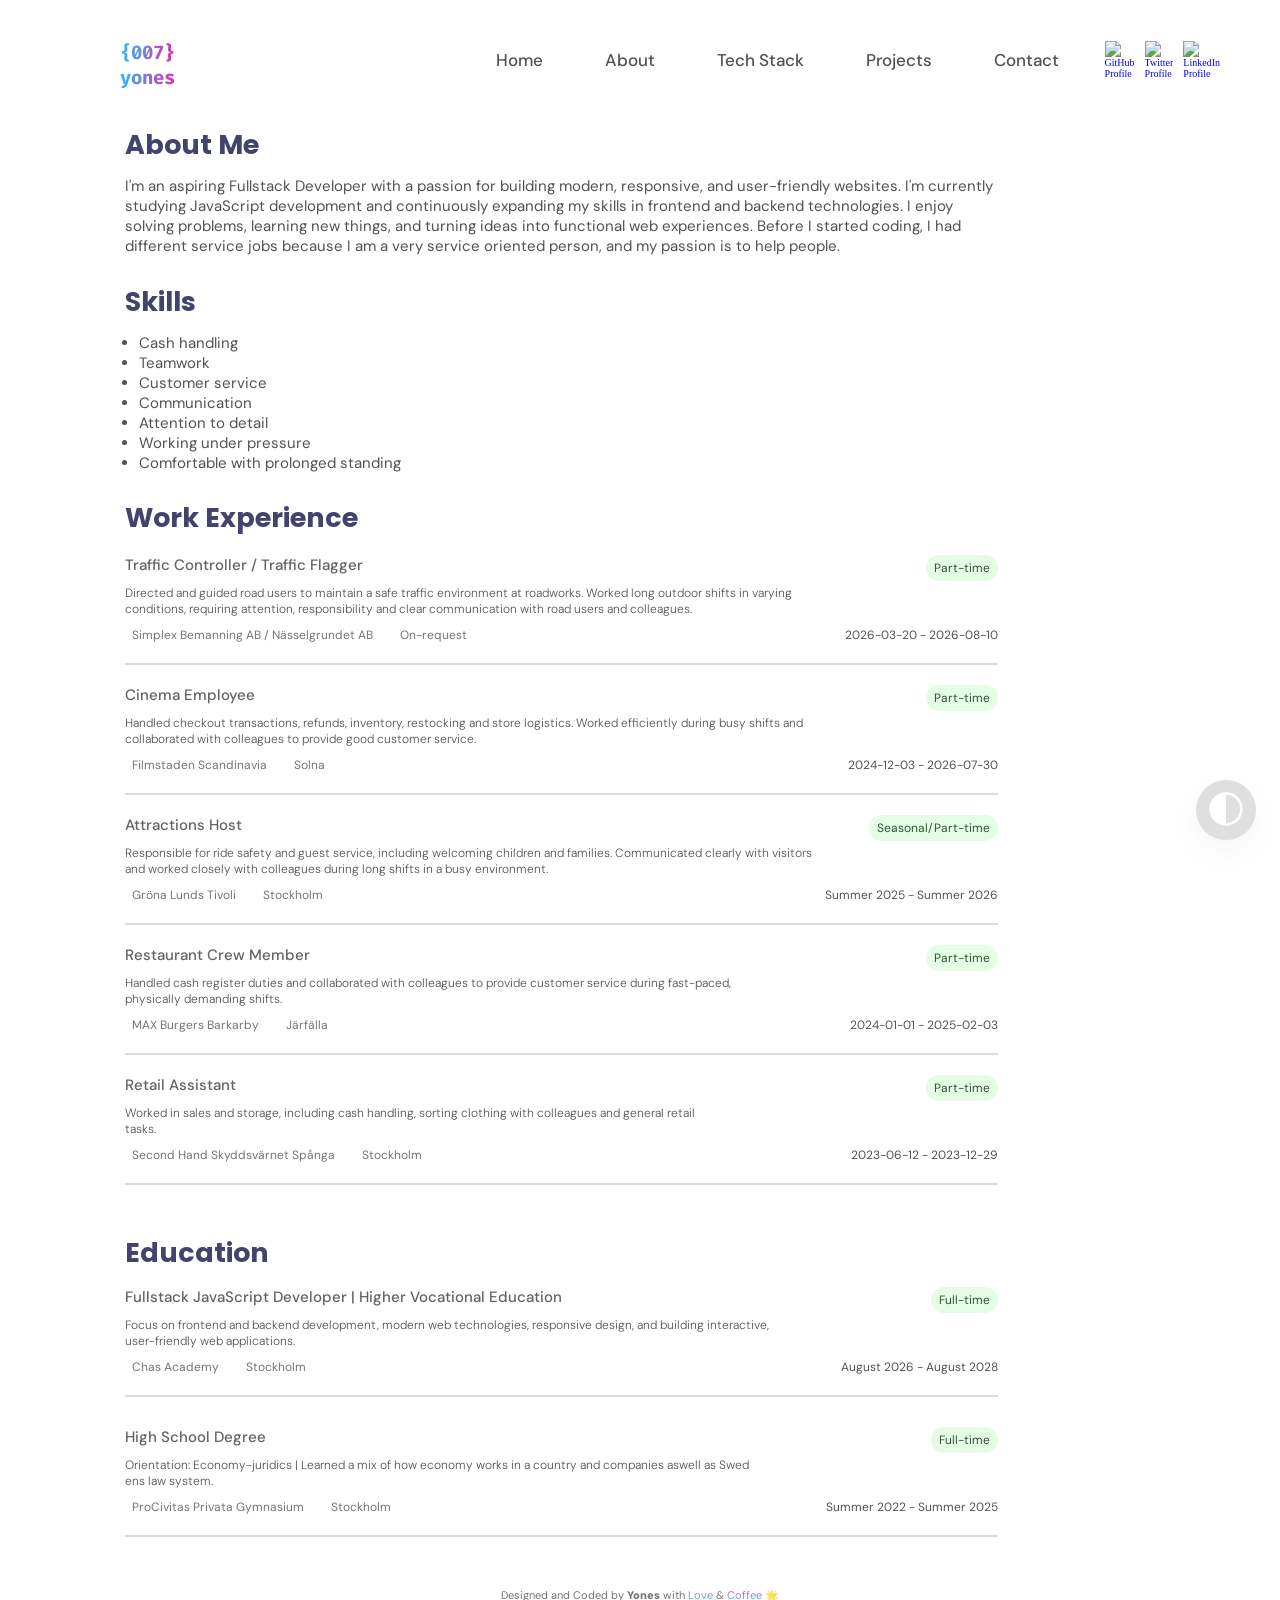
==== commit eb6f4b6d: "Remove unused font files and update CSS to use Google Fonts; adjust font-family references for consi" ====
--- a/pages/about.html
+++ b/pages/about.html
@@ -98,12 +98,12 @@
       <h2 class="skills-h aboutme-h">Skills</h2>
     </section>
     <section class="workexp">
-      <h1 class="workexp-heading">Work Experience</h1>
+      <h3 class="workexp-heading">Work Experience</h3>
       <ul class="workexp-list"></ul>
     </section>
 
     <section class="edu">
-      <h1 class="edu-heading">Education</h1>
+      <h4 class="edu-heading">Education</h4>
       <ul class="edu-list"></ul>
     </section>
 
--- a/css/base.css
+++ b/css/base.css
@@ -1,3 +1,5 @@
+@import url('https://fonts.googleapis.com/css2?family=DM+Sans:ital,opsz,wght@0,9..40,100..1000;1,9..40,100..1000&family=Fira+Code:wght@300..700&family=Poppins:ital,wght@0,100;0,200;0,300;0,400;0,500;0,600;0,700;0,800;0,900;1,100;1,200;1,300;1,400;1,500;1,600;1,700;1,800;1,900&display=swap');
+
 :root {
     --black: #42446E;
     --blue: #00C0FD;
@@ -29,26 +31,10 @@
     }
 }
 
-
-@font-face {
-    font-family: FiraCode;
-    src: url(../assets/FiraCode-VariableFont_wght.ttf);
-}
-
-@font-face {
-    font-family: DMSans;
-    src: url(../assets/DMSans-VariableFont_opsz\,wght.ttf);
-}
-
-@font-face {
-    font-family: Poppins;
-    src: url(../assets/Poppins-Bold.ttf);
-}
-
-@font-face {
-    font-family: Poppins-light;
-    src: url(../assets/Poppins-Light.ttf);
-}
+* :focus-visible {
+    border: 4px solid red;
+}
+
 
 * {
     margin: 0;
@@ -64,8 +50,6 @@
 
 body {
     display: grid;
-    grid-template-columns: 1fr;
-    grid-template-rows: auto 1fr auto;
     min-height: 100vh;
     width: 100%;
     grid-template-areas:
@@ -97,9 +81,15 @@
 
 .menu-top {
     display: flex;
-    width: 100%;
     align-items: center;
     justify-content: space-between;
+    box-shadow: var(--menu-shadow);
+    border-bottom-left-radius: 16px;
+    border-bottom-right-radius: 16px;
+    padding-bottom: 20px;
+    width: 90%;
+    transition: box-shadow 300ms ease;
+
 
     .logo {
         opacity: 0.9;
@@ -109,7 +99,7 @@
 
     .logo a {
         font-size: 1.9rem;
-        font-family: FiraCode;
+        font-family: 'Fira Code';
         font-weight: 700;
         background-image: linear-gradient(280deg, var(--pink), var(--blue));
         background-clip: text;
@@ -142,12 +132,19 @@
     justify-content: center;
     align-items: center;
     gap: 20px;
+    margin-top: 25px;
+    padding: 20px;
     position: absolute;
     top: 100%;
+    box-shadow: var(--menu-shadow);
+    border-radius: 16px;
+    background-color: var(--menu-bg);
     left: 5%;
     right: 5%;
     border: 1px solid rgba(218, 216, 216, 0.383);
-    transition: background-color 400ms ease, border 300ms ease;
+    opacity: 1;
+    transform: translateY(0);
+    transition: opacity 300ms ease, visibility 300ms, transform 300ms ease, background-color 400ms ease, box-shadow 300ms ease;
 
 
     .menu-mid {
@@ -159,7 +156,7 @@
 
         .links {
             font-size: 1.5rem;
-            font-family: DMSans;
+            font-family: "DM Sans", sans-serif;
             color: var(--gray);
             font-weight: 600;
             padding: 10px;
@@ -182,6 +179,14 @@
         max-width: 400px;
         gap: 40px;
     }
+
+
+}
+
+.menu-hidden {
+    opacity: 0;
+    transform: translateY(-15px);
+    visibility: hidden;
 }
 
 
@@ -189,10 +194,10 @@
 
 .home-info {
     grid-area: home-info;
-    margin: 20px 0px 0px 20px;
-    display: flex;
-    flex-direction: column;
-    justify-content: center;
+    margin: 0px 20px;
+    display: flex;
+    justify-content: space-evenly;
+    align-items: center;
 }
 
 .home-text {
@@ -203,7 +208,7 @@
 
 .main-text {
     font-size: 2.5rem;
-    font-family: Poppins;
+    font-family: 'Poppins';
     color: var(--black);
     text-shadow: var(--menu-shadow);
     line-height: 3rem;
@@ -219,7 +224,7 @@
 
 .portrait {
     width: 50%;
-    max-width: 26rem;
+    max-width: 20rem;
     border: 0px double black;
     padding: 0.4rem;
     border-radius: 300px;
@@ -275,7 +280,7 @@
     justify-content: center;
     margin-top: auto;
     font-size: 1.1rem;
-    font-family: DMSans;
+    font-family: "DM Sans", sans-serif;
     padding-bottom: 23px;
     color: var(--gray);
     opacity: 0.8;
@@ -295,88 +300,7 @@
 /* MEDIA QUERIES */
 
 
-
-@media (min-width: 700px) {
-
-    .home-info {
-        flex-direction: row;
-        align-items: end;
-        justify-content: space-evenly;
-        padding-bottom: 100px;
-    }
-
-
-    .main-text {
-        font-size: 3rem;
-        padding-right: 180px;
-        letter-spacing: -1px;
-        line-height: 4rem;
-    }
-
-    .portrait {
-        width: 29%;
-        height: auto;
-        max-width: 25rem;
-    }
-
-}
-
-
-@media (max-width: 999px) {
-
-    .home-info {
-        flex-direction: row;
-        align-items: end;
-        justify-content: space-evenly;
-        padding-bottom: 240px;
-    }
-
-    .portrait {
-        max-width: 20rem;
-    }
-
-
-    .hamburger {
-        padding-top: 20px;
-    }
-
-    .menu-top {
-        box-shadow: var(--menu-shadow);
-        border-bottom-left-radius: 16px;
-        border-bottom-right-radius: 16px;
-        padding-bottom: 20px;
-        width: 90%;
-        transition: box-shadow 300ms ease;
-    }
-
-    .menu-panel {
-        background-color: var(--menu-bg);
-        border-radius: 16px;
-        box-shadow: var(--menu-shadow);
-        padding: 20px;
-        margin-top: 25px;
-        opacity: 1;
-        transform: translateY(0);
-        transition: opacity 300ms ease, visibility 300ms, transform 300ms ease, background-color 400ms ease, box-shadow 300ms ease;
-
-        .links {
-            padding: 10px;
-        }
-    }
-
-    .menu-hidden {
-        opacity: 0;
-        transform: translateY(-15px);
-        visibility: hidden;
-    }
-}
-
-
 @media (min-width: 1000px) {
-
-    body {
-        grid-template-rows: 140px auto auto;
-    }
 
     .navbar {
         flex-direction: row;
@@ -385,7 +309,8 @@
 
     .menu-top {
         width: auto;
-        margin-left: 40px;
+        margin: 30px 0px 0px 40px;
+        box-shadow: none;
     }
 
     .hamburger {
@@ -398,6 +323,7 @@
         background-color: transparent;
         box-shadow: none;
         border: none;
+        margin-top: 50px;
     }
 
     .menu-panel .menu-mid {
@@ -421,9 +347,18 @@
         margin-right: 40px;
     }
 
+    .menu-hidden {
+        visibility: visible;
+        opacity: 1;
+    }
+
     .main-text {
         font-size: 4rem;
         line-height: 5rem;
+    }
+
+    .portrait {
+        max-width: 30rem;
     }
 }
 
--- a/css/about.css
+++ b/css/about.css
@@ -6,27 +6,6 @@
     .edu-icon {
         filter: invert(100%) sepia(10%) saturate(294%) hue-rotate(151deg) brightness(315%) contrast(100%);
     }
-}
-
-
-@font-face {
-    font-family: FiraCode;
-    src: url(../assets/FiraCode-VariableFont_wght.ttf);
-}
-
-@font-face {
-    font-family: DMSans;
-    src: url(../assets/DMSans-VariableFont_opsz\,wght.ttf);
-}
-
-@font-face {
-    font-family: Poppins;
-    src: url(../assets/Poppins-Bold.ttf);
-}
-
-@font-face {
-    font-family: Poppins-light;
-    src: url(../assets/Poppins-Light.ttf);
 }
 
 * {
@@ -83,12 +62,18 @@
     & .aboutme-text {
         font-size: 1.2rem;
         color: var(--gray);
-        font-family: DMSans;
+        font-family: "DM Sans", sans-serif;
         padding-bottom: 20px;
     }
-    
+
     .skills-text {
         padding-bottom: 0px;
+    }
+
+    .skill-list {
+
+        list-style-type: disc;
+        margin-left: 1.4rem;
     }
 
 }
@@ -121,7 +106,7 @@
     }
 
     & .workexp-title {
-        font-family: DMSans;
+        font-family: "DM Sans", sans-serif;
         font-size: 1.5rem;
         font-weight: 500;
         color: var(--gray);
@@ -130,8 +115,7 @@
     }
 
     .workexp-desc {
-        font-family: DMSans;
-        line-break:anywhere;
+        font-family: "DM Sans", sans-serif;
         padding: 0px 0px 10px 0px;
         font-size: 1.2rem;
         color: var(--gray);
@@ -146,7 +130,7 @@
     & .icon-text {
         font-size: 1.2rem;
         color: var(--gray);
-        font-family: DMSans;
+        font-family: "DM Sans", sans-serif;
         opacity: 0.8;
     }
 
@@ -159,7 +143,7 @@
 
     & .tag-workexp {
         font-size: 1.2rem;
-        font-family: DMSans;
+        font-family: "DM Sans", sans-serif;
         align-self: flex-end;
         text-align: center;
         background-color: #E5FDE4;
@@ -170,7 +154,7 @@
 
     & .date-workexp {
         font-size: 1.2rem;
-        font-family: DMSans;
+        font-family: "DM Sans", sans-serif;
         padding-top: 8px;
         color: var(--gray);
         align-self: flex-end;
@@ -214,7 +198,7 @@
     }
 
     & .edu-title {
-        font-family: DMSans;
+        font-family: "DM Sans", sans-serif;
         font-size: 1.5rem;
         font-weight: 500;
         color: var(--gray);
@@ -222,9 +206,9 @@
         opacity: 0.9;
     }
 
-        .edu-desc {
-        font-family: DMSans;
-        line-break:anywhere;
+    .edu-desc {
+        font-family: "DM Sans", sans-serif;
+        line-break: anywhere;
         padding: 0px 0px 10px 0px;
         font-size: 1.2rem;
         color: var(--gray);
@@ -239,7 +223,7 @@
     & .icon-text {
         font-size: 1.2rem;
         color: var(--gray);
-        font-family: DMSans;
+        font-family: "DM Sans", sans-serif;
         opacity: 0.8;
     }
 
@@ -252,7 +236,7 @@
 
     & .tag-edu {
         font-size: 1.2rem;
-        font-family: DMSans;
+        font-family: "DM Sans", sans-serif;
         align-self: flex-end;
         text-align: center;
         background-color: #E5FDE4;
@@ -263,7 +247,7 @@
 
     & .date-edu {
         font-size: 1.2rem;
-        font-family: DMSans;
+        font-family: "DM Sans", sans-serif;
         padding-top: 8px;
         color: var(--gray);
         align-self: flex-end;
@@ -281,7 +265,7 @@
     justify-content: center;
     margin-top: auto;
     font-size: 1.1rem;
-    font-family: DMSans;
+    font-family: "DM Sans", sans-serif;
     padding-bottom: 23px;
     color: var(--gray);
     opacity: 0.8;
@@ -299,26 +283,6 @@
 
 
 /* MEDIA QUERIES */
-
-
-@media (max-width: 310px) {
-
-    .workexp {
-        & .date-workexp {
-            white-space: normal;
-        }
-    }
-
-    .edu {
-        & .date-edu {
-            white-space: normal;
-        }
-
-    }
-}
-
-@media (max-width: 999px) {}
-
 
 
 @media (min-width: 1000px) {
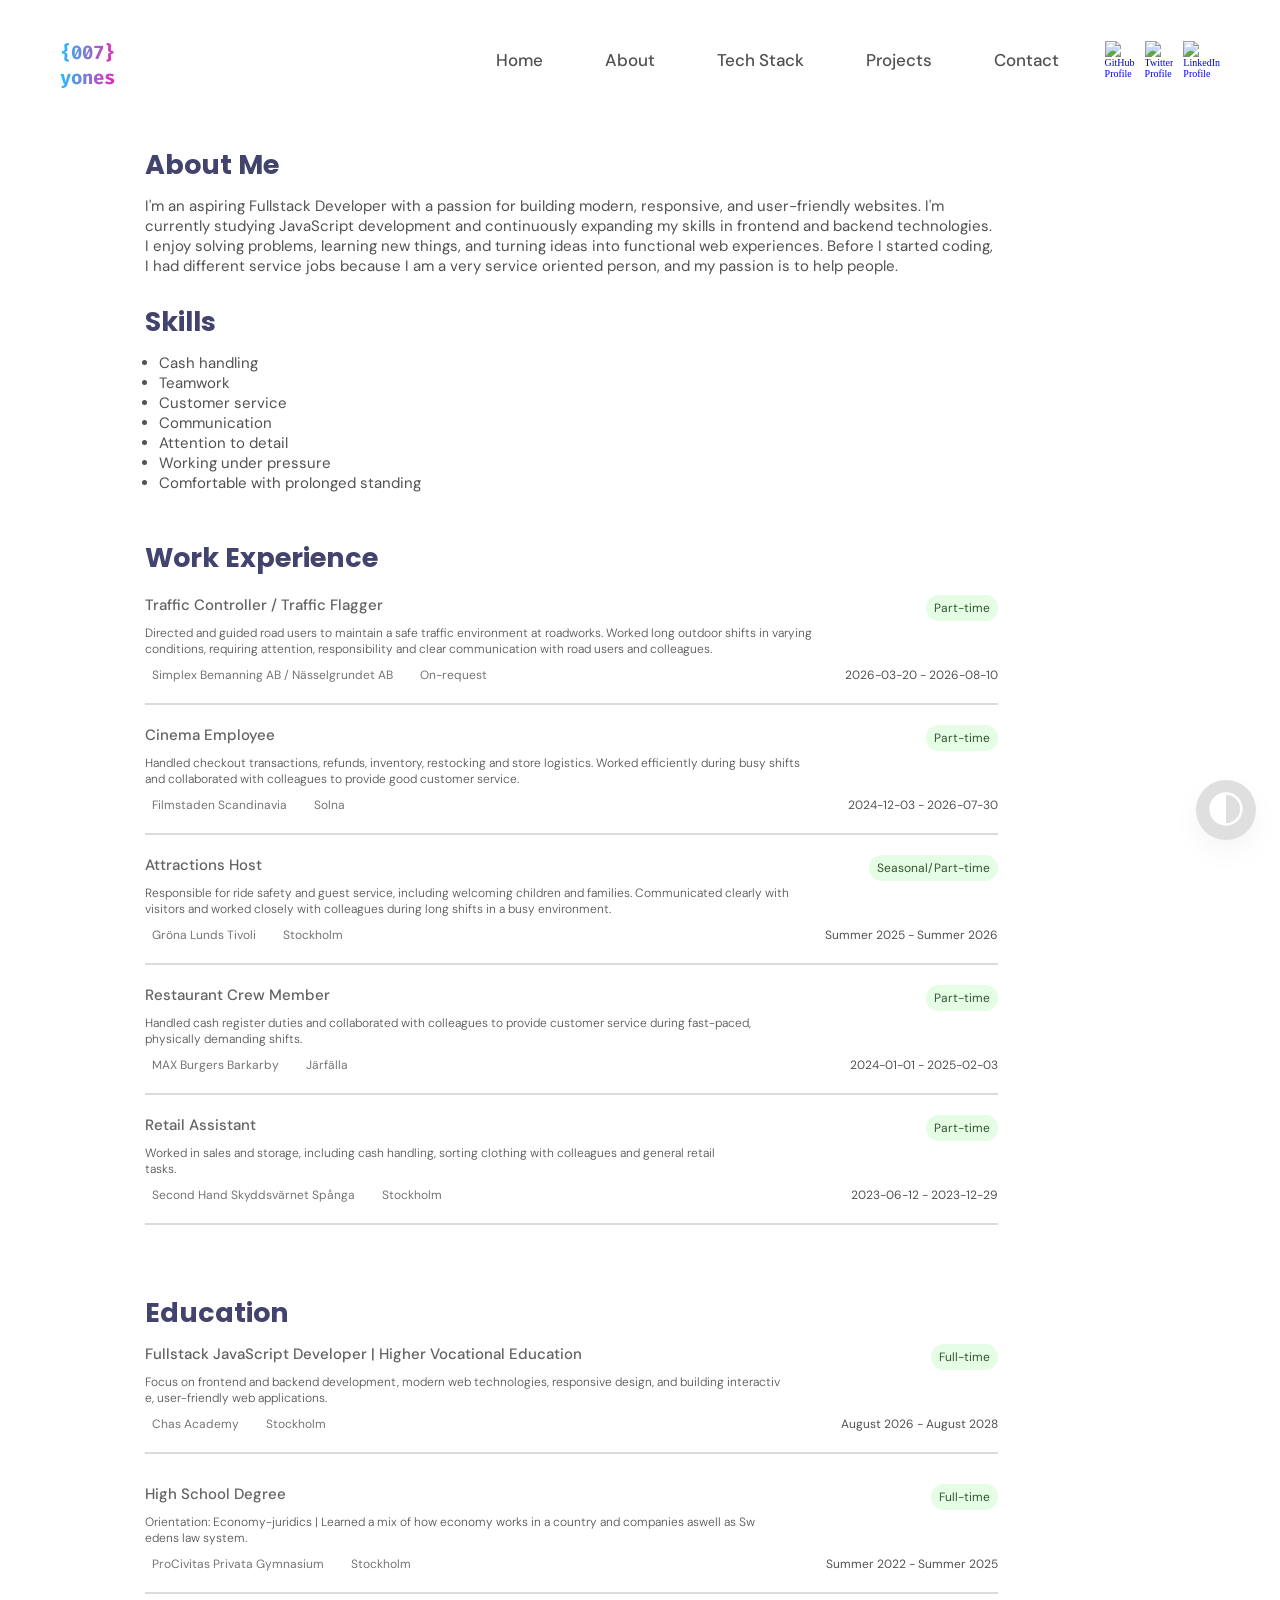
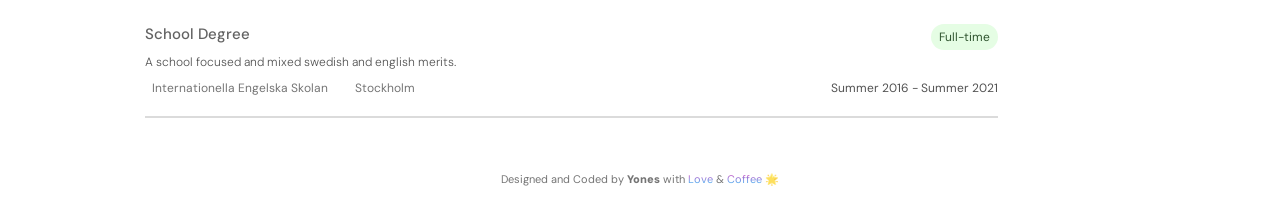
==== commit b7992b51: "Refactor CSS styles across multiple files: streamline layout, remove unused styles, and enhance resp" ====
--- a/pages/about.html
+++ b/pages/about.html
@@ -10,6 +10,9 @@
         document.documentElement.classList.add("dark");
       }
     </script>
+    <script src="../js/menu.js" defer></script>
+    <script src="../js/theme.js" defer></script>
+    <script src="../js/cv.js" defer></script>
     <link rel="stylesheet" href="./../css/base.css" />
     <link rel="stylesheet" href="./../css/about.css" />
     <title>About</title>
@@ -98,12 +101,12 @@
       <h2 class="skills-h aboutme-h">Skills</h2>
     </section>
     <section class="workexp">
-      <h3 class="workexp-heading">Work Experience</h3>
+      <h2 class="workexp-heading">Work Experience</h2>
       <ul class="workexp-list"></ul>
     </section>
 
     <section class="edu">
-      <h4 class="edu-heading">Education</h4>
+      <h2 class="edu-heading">Education</h2>
       <ul class="edu-list"></ul>
     </section>
 
@@ -122,9 +125,4 @@
       </p>
     </footer>
   </body>
-
-  <script src="../js/menu.js"></script>
-  <script src="../js/theme.js"></script>
-  <script src="../js/cv.js"></script>
-  <script src="../js/projects.js"></script>
 </html>
--- a/css/base.css
+++ b/css/base.css
@@ -162,7 +162,7 @@
             padding: 10px;
             border: 0.5px solid rgba(128, 128, 128, 0);
             border-radius: 14px;
-            transition: border, 300ms ease;
+            transition: border 300ms ease;
         }
 
         .links:hover {
@@ -213,7 +213,9 @@
     text-shadow: var(--menu-shadow);
     line-height: 3rem;
     transition: color 300ms ease;
-}
+    font-weight: 600;
+}
+
 
 .text-name {
     background-image: linear-gradient(179deg, var(--blue), var(--pink));
@@ -305,6 +307,8 @@
     .navbar {
         flex-direction: row;
         justify-content: space-between;
+        grid-column: 1/-1;
+
     }
 
     .menu-top {
@@ -360,6 +364,10 @@
     .portrait {
         max-width: 30rem;
     }
+
+    .footer {
+        grid-column: 1 / -1;
+    }
 }
 
 
--- a/css/about.css
+++ b/css/about.css
@@ -9,34 +9,18 @@
 }
 
 * {
-    margin: 0;
-    padding: 0;
-    box-sizing: border-box;
-    list-style-type: none;
-    text-decoration: none;
-
-    & img {
+    img {
         height: 25px;
     }
 }
 
-html {
-    font-size: 62.5%;
-}
-
 body {
-    display: grid;
-    grid-template-columns: 1fr;
-    grid-template-rows: 89px auto auto auto auto;
-    min-height: 100vh;
     grid-template-areas:
         "navbar"
         "aboutme"
         "workexp"
         "edu"
         "footer";
-
-    gap: 0px
 }
 
 
@@ -53,13 +37,13 @@
     height: 100%;
     gap: 11px;
 
-    & .aboutme-h {
+    .aboutme-h {
         font-family: Poppins;
         font-size: 1.7rem;
         color: var(--black);
     }
 
-    & .aboutme-text {
+    .aboutme-text {
         font-size: 1.2rem;
         color: var(--gray);
         font-family: "DM Sans", sans-serif;
@@ -84,28 +68,28 @@
     grid-area: workexp;
     margin: 30px 20px 0px 20px;
 
-    & .workexp-list {
+    .workexp-list {
         display: flex;
         flex-direction: column;
         justify-content: center;
         height: 83%;
     }
 
-    & .workexp-container {
+    .workexp-container {
         display: flex;
         justify-content: space-between;
         border-bottom: 2px solid rgba(184, 184, 184, 0.5);
         padding: 20px 0px;
     }
 
-    & .workexp-heading {
+    .workexp-heading {
         font-size: 1.7rem;
         font-family: Poppins;
         color: var(--black);
         padding-bottom: 50px;
     }
 
-    & .workexp-title {
+    .workexp-title {
         font-family: "DM Sans", sans-serif;
         font-size: 1.5rem;
         font-weight: 500;
@@ -122,26 +106,26 @@
         font-weight: 300;
     }
 
-    & .workexp-icon {
+    .workexp-icon {
         height: 1.3rem;
         padding-right: 7px;
     }
 
-    & .icon-text {
+    .icon-text {
         font-size: 1.2rem;
         color: var(--gray);
         font-family: "DM Sans", sans-serif;
         opacity: 0.8;
     }
 
-    & .workexp-right {
+    .workexp-right {
         width: 32%;
         display: flex;
         flex-direction: column;
         justify-content: space-between;
     }
 
-    & .tag-workexp {
+    .tag-workexp {
         font-size: 1.2rem;
         font-family: "DM Sans", sans-serif;
         align-self: flex-end;
@@ -152,7 +136,7 @@
         padding: 5px 8px;
     }
 
-    & .date-workexp {
+    .date-workexp {
         font-size: 1.2rem;
         font-family: "DM Sans", sans-serif;
         padding-top: 8px;
@@ -169,14 +153,14 @@
     grid-area: edu;
     margin: 0px 20px;
 
-    & .edu-list {
+    .edu-list {
         display: flex;
         flex-direction: column;
         justify-content: center;
         height: 73%;
     }
 
-    & .edu-container {
+    .edu-container {
         margin-top: 10px;
         display: flex;
         justify-content: space-between;
@@ -184,20 +168,20 @@
         padding: 20px 0px;
     }
 
-    & .edu-container2 {
+    .edu-container2 {
         display: flex;
         justify-content: space-between;
         padding: 20px 0px;
     }
 
-    & .edu-heading {
+    .edu-heading {
         font-size: 1.7rem;
         font-family: Poppins;
         color: var(--black);
-        padding-bottom: 23px;
-    }
-
-    & .edu-title {
+        padding-bottom: 40px;
+    }
+
+    .edu-title {
         font-family: "DM Sans", sans-serif;
         font-size: 1.5rem;
         font-weight: 500;
@@ -215,26 +199,26 @@
         font-weight: 300;
     }
 
-    & .edu-icon {
+    .edu-icon {
         height: 1.3rem;
         padding-right: 7px;
     }
 
-    & .icon-text {
+    .icon-text {
         font-size: 1.2rem;
         color: var(--gray);
         font-family: "DM Sans", sans-serif;
         opacity: 0.8;
     }
 
-    & .edu-right {
+    .edu-right {
         width: 32%;
         display: flex;
         flex-direction: column;
         justify-content: space-between;
     }
 
-    & .tag-edu {
+    .tag-edu {
         font-size: 1.2rem;
         font-family: "DM Sans", sans-serif;
         align-self: flex-end;
@@ -245,7 +229,7 @@
         padding: 5px 8px;
     }
 
-    & .date-edu {
+    .date-edu {
         font-size: 1.2rem;
         font-family: "DM Sans", sans-serif;
         padding-top: 8px;
@@ -254,31 +238,6 @@
         white-space: nowrap;
     }
 
-}
-
-
-
-/* FOOTER */
-
-.footer {
-    display: flex;
-    justify-content: center;
-    margin-top: auto;
-    font-size: 1.1rem;
-    font-family: "DM Sans", sans-serif;
-    padding-bottom: 23px;
-    color: var(--gray);
-    opacity: 0.8;
-
-    & .footer-name {
-        font-weight: 900;
-    }
-
-    & .footer-grad {
-        background-image: linear-gradient(180deg, var(--pink), var(--blue));
-        background-clip: text;
-        color: transparent;
-    }
 }
 
 
@@ -292,37 +251,6 @@
         grid-template-rows: auto auto auto auto auto;
     }
 
-    .navbar {
-        flex-direction: row;
-        justify-content: space-between;
-        grid-column: 1/-1;
-    }
-
-    .menu-top {
-        width: 0%;
-        margin-left: 100px;
-    }
-
-    .hamburger {
-        display: none;
-    }
-
-    .menu-mid {
-
-        flex-direction: row;
-        margin-left: auto;
-        gap: 50px;
-        padding-right: 130px;
-
-
-    }
-
-    .menu-btm {
-        justify-content: flex-end;
-        width: 0;
-        gap: 10px;
-        margin-right: 120px;
-    }
 
     .aboutme {
         grid-column: 2 / 5;
@@ -330,15 +258,15 @@
         padding: 25px 0 0 0;
 
 
-        & .aboutme-h {
+        .aboutme-h {
             font-size: 2.7rem;
         }
 
-        & .skills-h {
+        .skills-h {
             padding-top: 10px;
         }
 
-        & .aboutme-text {
+        .aboutme-text {
             font-size: 1.5rem;
             padding-bottom: 5px;
         }
@@ -350,12 +278,12 @@
         margin: 0;
         padding-top: 20px;
 
-        & .workexp-heading {
+        .workexp-heading {
             font-size: 2.7rem;
             padding-bottom: 25px;
         }
 
-        & .workexp-info {
+        .workexp-info {
             display: flex;
             flex-direction: row;
             gap: 20px;
@@ -370,12 +298,12 @@
         padding-top: 20px;
 
 
-        & .edu-heading {
+        .edu-heading {
             font-size: 2.7rem;
-            padding-bottom: 5px;
-        }
-
-        & .edu-info {
+            padding-bottom: 15px;
+        }
+
+        .edu-info {
             display: flex;
             flex-direction: row;
             gap: 20px;
@@ -383,9 +311,5 @@
         }
     }
 
-    .footer {
-        grid-column: 1 / -1;
-        padding-top: 30px;
-    }
 
 }
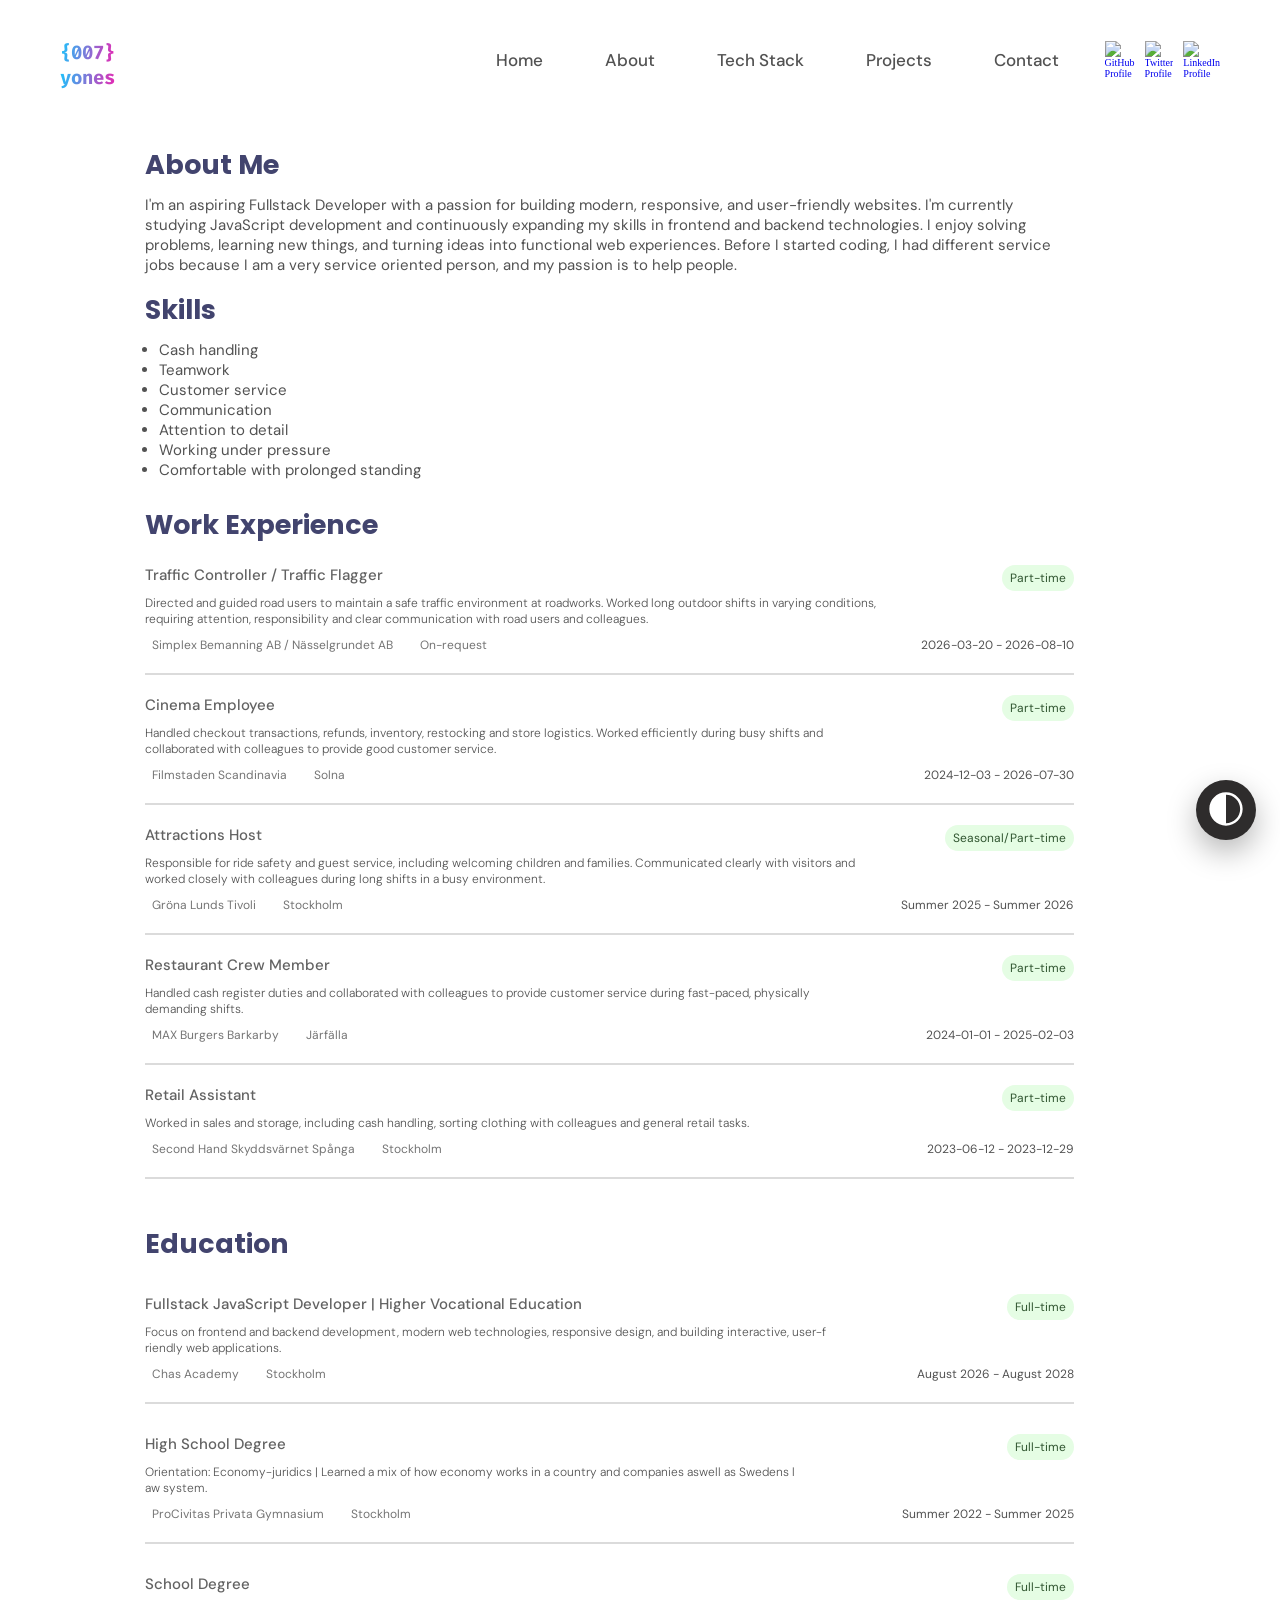
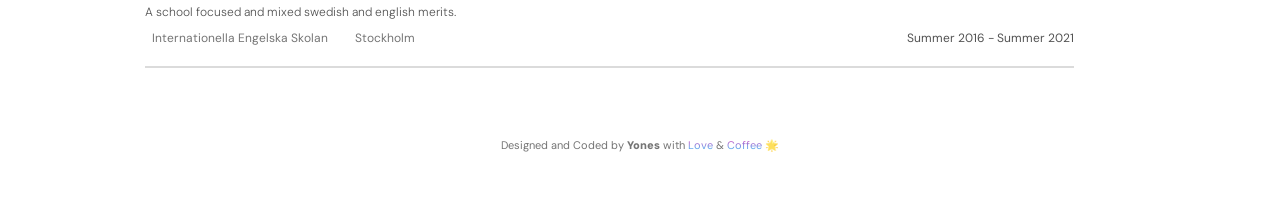
==== commit 9c941b1c: "Refactor HTML structure and CSS styles: update layout for better semantic clarity, enhance responsiv" ====
--- a/pages/about.html
+++ b/pages/about.html
@@ -42,7 +42,7 @@
       </div>
 
       <div class="menu-panel menu-hidden">
-        <nav class="menu-mid">
+        <nav class="menu-mid" id="primary-navigation">
           <a href="../index.html" class="links">Home </a>
           <a href="../pages/about.html" class="links">About</a>
 
@@ -87,28 +87,30 @@
       </div>
     </header>
 
-    <section class="aboutme">
-      <h1 class="aboutme-h">About Me</h1>
-      <p class="aboutme-text">
-        I'm an aspiring Fullstack Developer with a passion for building modern,
-        responsive, and user-friendly websites. I'm currently studying
-        JavaScript development and continuously expanding my skills in frontend
-        and backend technologies. I enjoy solving problems, learning new things,
-        and turning ideas into functional web experiences. Before I started
-        coding, I had different service jobs because I am a very service
-        oriented person, and my passion is to help people.
-      </p>
-      <h2 class="skills-h aboutme-h">Skills</h2>
-    </section>
-    <section class="workexp">
-      <h2 class="workexp-heading">Work Experience</h2>
-      <ul class="workexp-list"></ul>
-    </section>
+    <main class="container">
+      <section class="aboutme">
+        <h1 class="aboutme-h">About Me</h1>
+        <p class="aboutme-text">
+          I'm an aspiring Fullstack Developer with a passion for building
+          modern, responsive, and user-friendly websites. I'm currently studying
+          JavaScript development and continuously expanding my skills in
+          frontend and backend technologies. I enjoy solving problems, learning
+          new things, and turning ideas into functional web experiences. Before
+          I started coding, I had different service jobs because I am a very
+          service oriented person, and my passion is to help people.
+        </p>
+        <h2 class="skills-h aboutme-h">Skills</h2>
+      </section>
+      <section class="workexp">
+        <h2 class="workexp-heading">Work Experience</h2>
+        <ul class="workexp-list"></ul>
+      </section>
 
-    <section class="edu">
-      <h2 class="edu-heading">Education</h2>
-      <ul class="edu-list"></ul>
-    </section>
+      <section class="edu">
+        <h2 class="edu-heading">Education</h2>
+        <ul class="edu-list"></ul>
+      </section>
+    </main>
 
     <button
       class="theme-toggle theme-toggle-inactive"
--- a/css/base.css
+++ b/css/base.css
@@ -32,7 +32,9 @@
 }
 
 * :focus-visible {
-    border: 4px solid red;
+    outline: 4px solid red;
+    outline-offset: 3px;
+
 }
 
 
@@ -267,7 +269,7 @@
 }
 
 .theme-toggle-inactive {
-    opacity: 0.15;
+    opacity: 0.5;
 }
 
 .theme-toggle img {
@@ -380,8 +382,4 @@
     .theme-toggle {
         transition: none;
     }
-}
-
-
-
-/* JS TINGS */+}
--- a/css/about.css
+++ b/css/about.css
@@ -17,9 +17,7 @@
 body {
     grid-template-areas:
         "navbar"
-        "aboutme"
-        "workexp"
-        "edu"
+        "main"
         "footer";
 }
 
@@ -27,20 +25,22 @@
 /* PAGE CONTENT */
 /* ABOUT ME */
 
+.container {
+    grid-area: main;
+}
+
 .aboutme {
-    grid-area: aboutme;
-    display: flex;
+
     flex-direction: column;
     margin: 0px 20px;
-    justify-content: center;
-    padding-top: 50px;
-    height: 100%;
+    padding-top: 40px;
     gap: 11px;
 
     .aboutme-h {
         font-family: Poppins;
         font-size: 1.7rem;
         color: var(--black);
+        padding-bottom: 10px;
     }
 
     .aboutme-text {
@@ -65,7 +65,6 @@
 /* WORK EXPERIENCE */
 
 .workexp {
-    grid-area: workexp;
     margin: 30px 20px 0px 20px;
 
     .workexp-list {
@@ -86,7 +85,6 @@
         font-size: 1.7rem;
         font-family: Poppins;
         color: var(--black);
-        padding-bottom: 50px;
     }
 
     .workexp-title {
@@ -150,7 +148,6 @@
 /* EDUCATION */
 
 .edu {
-    grid-area: edu;
     margin: 0px 20px;
 
     .edu-list {
@@ -178,7 +175,7 @@
         font-size: 1.7rem;
         font-family: Poppins;
         color: var(--black);
-        padding-bottom: 40px;
+        padding-top: 35px;
     }
 
     .edu-title {
@@ -240,6 +237,10 @@
 
 }
 
+footer {
+    padding-top: 50px;
+}
+
 
 /* MEDIA QUERIES */
 
@@ -247,13 +248,15 @@
 @media (min-width: 1000px) {
 
     body {
-        grid-template-columns: 125px 1fr 1fr 1.1fr 1fr;
+        grid-template-columns: 125px 5fr 1fr;
         grid-template-rows: auto auto auto auto auto;
     }
 
+    .container {
+        grid-column: 2/3;
+    }
 
     .aboutme {
-        grid-column: 2 / 5;
         margin: 0;
         padding: 25px 0 0 0;
 
@@ -273,14 +276,11 @@
     }
 
     .workexp {
-        grid-column: 2/5;
-
         margin: 0;
         padding-top: 20px;
 
         .workexp-heading {
             font-size: 2.7rem;
-            padding-bottom: 25px;
         }
 
         .workexp-info {
@@ -292,15 +292,12 @@
     }
 
     .edu {
-        grid-column: 2/5;
-
         margin: 0;
-        padding-top: 20px;
+        padding-top: 10px;
 
 
         .edu-heading {
             font-size: 2.7rem;
-            padding-bottom: 15px;
         }
 
         .edu-info {
